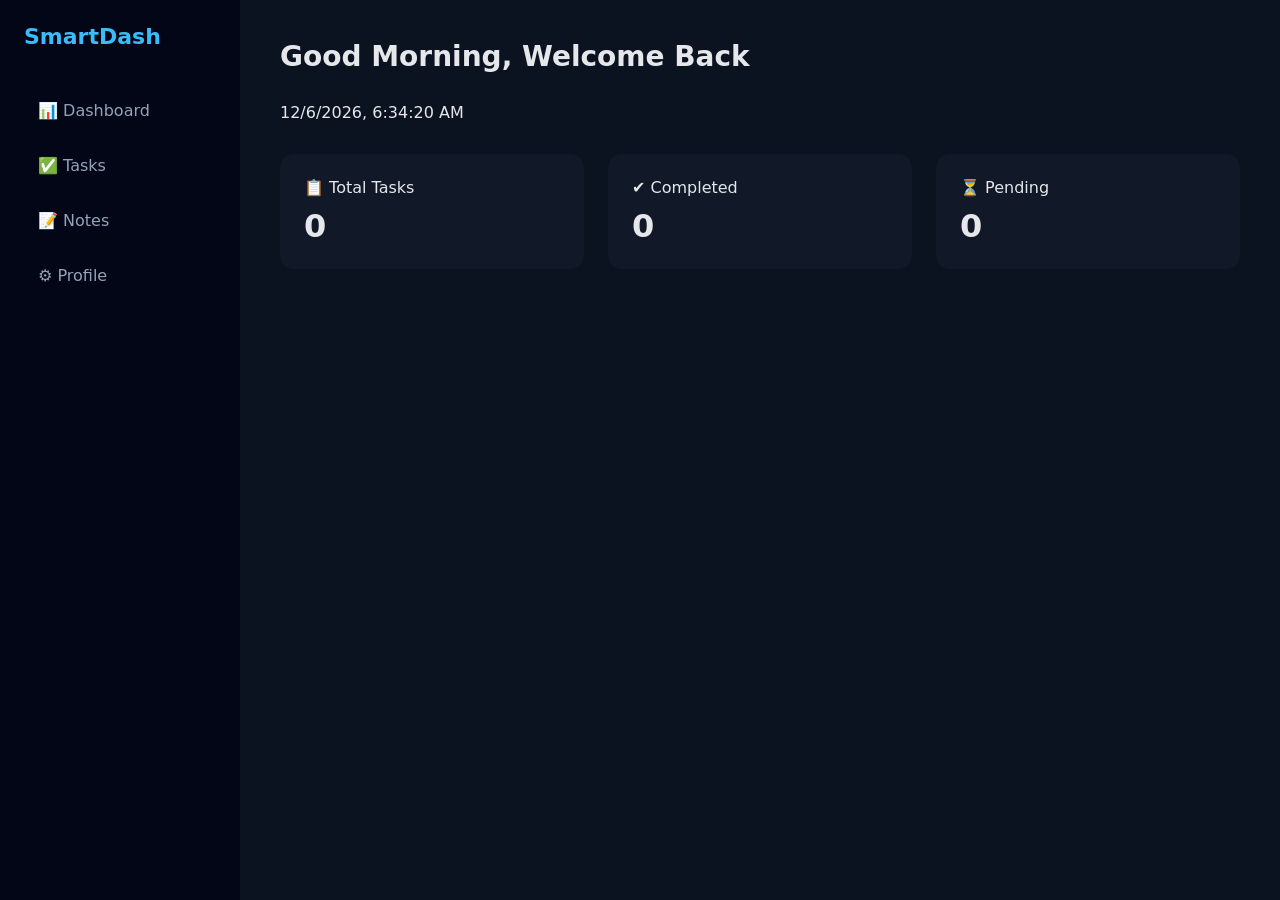
==== index.html @ f32e3cf8 "first commit" ====
<!DOCTYPE html>
<html lang="en">

<head>
    <meta charset="UTF-8" />
    <title>Smart Dashboard</title>
    <link rel="stylesheet" href="css/style.css" />
    <meta name="viewport" content="width=device-width, initial-scale=1.0">

</head>

<body>
    <div class="app">

        <!-- SIDEBAR -->
        <aside class="sidebar">
            <h2 class="logo">SmartDash</h2>
            <nav>
                <a href="index.html">📊 Dashboard</a>
                <a href="tasks.html">✅ Tasks</a>
                <a href="notes.html">📝 Notes</a>
                <a href="profile.html">⚙️ Profile</a>


            </nav>
        </aside>

        <!-- MAIN CONTENT -->
        <main class="content">
            <div class="page">

                <div>
                    <h1 class="page-title" id="greeting"></h1>
                    <p id="datetime"></p>
                </div>

                <div class="grid grid-3">
                    <div class="card stat">
                        <p>📋 Total Tasks</p>
                        <span id="total"></span>
                    </div>

                    <div class="card stat">
                        <p>✔ Completed</p>
                        <span id="completed"></span>
                    </div>

                    <div class="card stat">
                        <p>⏳ Pending</p>
                        <span id="pending"></span>
                    </div>

                </div>

            </div>
        </main>



        <!-- PAGE CONTENT GOES HERE -->

        </main>
    </div>
</body>
<script src="js/dashboard.js"></script>

</html>
---- css/style.css ----
:root {
  --bg-main: #0b1220;
  --bg-sidebar: #020617;
  --bg-card: #111827;
  --primary: #38bdf8;
  --danger: #ef4444;
  --text-main: #e5e7eb;
  --text-muted: #94a3b8;
  --radius: 14px;
}

* {
  box-sizing: border-box;
  margin: 0;
  padding: 0;
}

body {
  font-family: system-ui, sans-serif;
  background: var(--bg-main);
  color: var(--text-main);
}

.app {
  display: grid;
  grid-template-columns: 240px 1fr;
  min-height: 100vh;
}

/* SIDEBAR */
.sidebar {
  background: var(--bg-sidebar);
  padding: 24px;
}

.logo {
  color: var(--primary);
  font-size: 22px;
  font-weight: 600;
  margin-bottom: 40px;
}

.sidebar a {
  display: block;
  padding: 12px 14px;
  margin-bottom: 12px;
  border-radius: 10px;
  text-decoration: none;
  color: var(--text-muted);
}

.sidebar a:hover {
  background: var(--bg-card);
  color: var(--text-main);
}

/* MAIN CONTENT */
.content {
  padding: 40px;
}

.page-title {
  font-size: 28px;
  margin-bottom: 30px;
}

/* GRID SYSTEM */
.grid {
  display: grid;
  gap: 24px;
}

.grid-3 {
  grid-template-columns: repeat(3, 1fr);
}

.grid-2 {
  grid-template-columns: repeat(2, 1fr);
}

/* CARD */
.card {
  background: var(--bg-card);
  padding: 24px;
  border-radius: var(--radius);
}

/* DASHBOARD STATS */
.stat {
  display: flex;
  flex-direction: column;
  gap: 10px;
}

.stat span {
  font-size: 32px;
  font-weight: 600;
}

/* INPUTS */
input,
textarea {
  width: 100%;
  padding: 14px;
  border-radius: 10px;
  border: none;
  background: #020617;
  color: var(--text-main);
  margin-bottom: 14px;
}

textarea {
  resize: none;
  height: 120px;
}

/* BUTTONS */
button {
  padding: 12px 18px;
  border-radius: 10px;
  border: none;
  background: var(--primary);
  font-weight: 600;
  cursor: pointer;
}

button.danger {
  background: var(--danger);
  color: white;
}

/* TASK / NOTE ITEM */
.item {
  display: flex;
  align-items: center;
  justify-content: space-between;
  gap: 12px;
}

.item-left {
  display: flex;
  align-items: center;
  gap: 12px;
}

.done {
  text-decoration: line-through;
  color: var(--text-muted);
}

/* LIGHT MODE */
body.light {
  --bg-main: #f8fafc;
  --bg-card: #ffffff;
  --text-main: #020617;
  --text-muted: #475569;
}

/* PAGE WRAPPER */
.page {
  max-width: 1100px;
  margin: 0 auto;
  display: flex;
  flex-direction: column;
  gap: 32px;
}

/* SMOOTH TRANSITIONS */
* {
  transition: all 0.25s ease;
}

/* CARD HOVER */
.card:hover {
  transform: translateY(-6px);
  box-shadow: 0 18px 40px rgba(0, 0, 0, 0.4);
}

/* BUTTON HOVER */
button:hover {
  transform: translateY(-2px) scale(1.02);
  opacity: 0.95;
}

/* SIDEBAR LINK HOVER */
.sidebar a:hover {
  padding-left: 18px;
}

/* TASK / NOTE ITEM HOVER */
.item:hover {
  background: rgba(255, 255, 255, 0.03);
}

/* INPUT FOCUS */
input:focus,
textarea:focus {
  outline: none;
  box-shadow: 0 0 0 2px var(--primary);
}

/* PAGE LOAD FADE */
.page {
  animation: fadeIn 0.6s ease;
}

@keyframes fadeIn {
  from {
    opacity: 0;
    transform: translateY(12px);
  }
  to {
    opacity: 1;
    transform: translateY(0);
  }
}

/* =========================
   MOBILE RESPONSIVENESS
   ========================= */

@media (max-width: 768px) {

  /* Layout: Sidebar moves to top */
  .app {
    grid-template-columns: 1fr;
  }

  .sidebar {
    width: 100%;
    display: flex;
    align-items: center;
    justify-content: space-between;
  }

  .sidebar nav {
    display: flex;
    gap: 10px;
  }

  .sidebar a {
    margin-bottom: 0;
    padding: 8px 10px;
    font-size: 14px;
  }

  /* Content padding reduced */
  .content {
    padding: 20px;
  }

  /* Page wrapper full width */
  .page {
    max-width: 100%;
    gap: 24px;
  }

  /* Grids become single column */
  .grid-2,
  .grid-3 {
    grid-template-columns: 1fr;
  }

  /* Dashboard stats text */
  .stat span {
    font-size: 26px;
  }

  /* Inputs & buttons full width */
  input,
  textarea,
  button {
    width: 100%;
  }

  button {
    padding: 14px;
  }

  /* Task & note items stack nicely */
  .item {
    flex-direction: column;
    align-items: flex-start;
    gap: 10px;
  }

  .item-left {
    width: 100%;
  }
}
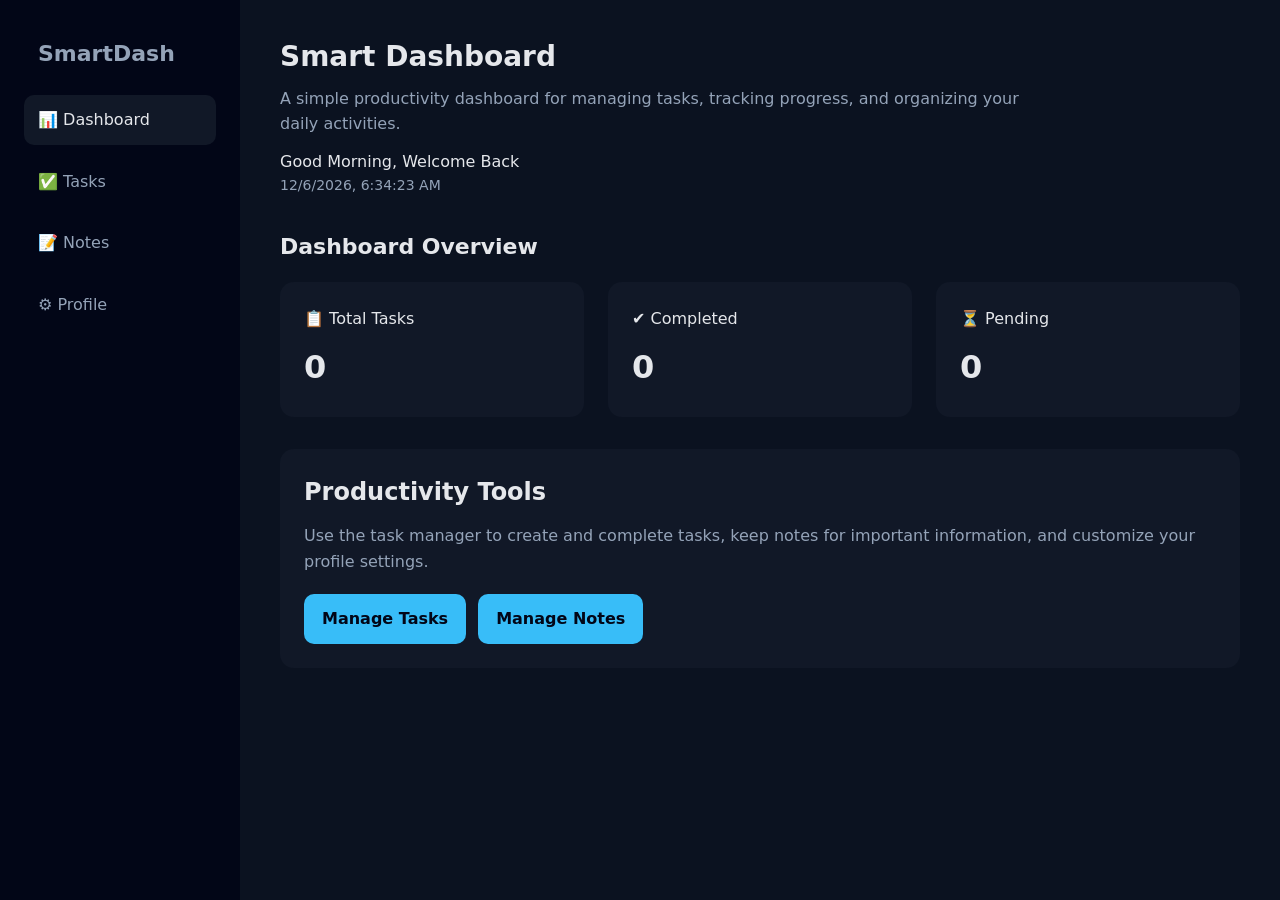
==== commit 5bd3c4d3: "Optimize website for SEO" ====
--- a/index.html
+++ b/index.html
@@ -2,11 +2,26 @@
 <html lang="en">
 
 <head>
-    <meta charset="UTF-8" />
-    <title>Smart Dashboard</title>
-    <link rel="stylesheet" href="css/style.css" />
+    <meta charset="UTF-8">
     <meta name="viewport" content="width=device-width, initial-scale=1.0">
 
+    <title>Smart Dashboard - Task &amp; Productivity Management</title>
+
+    <meta name="description"
+        content="Smart Dashboard is a simple productivity web application for managing tasks, tracking progress, and organizing daily activities.">
+
+    <meta name="robots" content="index, follow">
+
+    <link rel="canonical" href="https://smartdashboard-tc2q.onrender.com/">
+
+    <!-- Open Graph metadata for social sharing -->
+    <meta property="og:title" content="Smart Dashboard - Task &amp; Productivity Management">
+    <meta property="og:description"
+        content="Manage tasks, track progress, and organize daily activities with Smart Dashboard.">
+    <meta property="og:type" content="website">
+    <meta property="og:url" content="https://smartdashboard-tc2q.onrender.com/">
+
+    <link rel="stylesheet" href="css/style.css">
 </head>
 
 <body>
@@ -14,14 +29,13 @@
 
         <!-- SIDEBAR -->
         <aside class="sidebar">
-            <h2 class="logo">SmartDash</h2>
-            <nav>
-                <a href="index.html">📊 Dashboard</a>
+            <a class="logo" href="/" aria-label="Smart Dashboard home">SmartDash</a>
+
+            <nav aria-label="Main navigation">
+                <a href="/" aria-current="page">📊 Dashboard</a>
                 <a href="tasks.html">✅ Tasks</a>
                 <a href="notes.html">📝 Notes</a>
                 <a href="profile.html">⚙️ Profile</a>
-
-
             </nav>
         </aside>
 
@@ -29,39 +43,75 @@
         <main class="content">
             <div class="page">
 
-                <div>
-                    <h1 class="page-title" id="greeting"></h1>
-                    <p id="datetime"></p>
-                </div>
+                <header>
+                    <h1 class="page-title">Smart Dashboard</h1>
 
-                <div class="grid grid-3">
-                    <div class="card stat">
-                        <p>📋 Total Tasks</p>
-                        <span id="total"></span>
+                    <p class="intro-text">
+                        A simple productivity dashboard for managing tasks, tracking progress,
+                        and organizing your daily activities.
+                    </p>
+
+                    <p id="greeting" aria-live="polite">
+                        Welcome to Smart Dashboard
+                    </p>
+
+                    <p id="datetime" class="datetime" aria-live="polite"></p>
+                </header>
+
+                <section aria-labelledby="overview-heading">
+                    <h2 id="overview-heading" class="section-title">
+                        Dashboard Overview
+                    </h2>
+
+                    <div class="grid grid-3">
+
+                        <article class="card stat">
+                            <p>📋 Total Tasks</p>
+                            <span id="total">0</span>
+                        </article>
+
+                        <article class="card stat">
+                            <p>✔ Completed</p>
+                            <span id="completed">0</span>
+                        </article>
+
+                        <article class="card stat">
+                            <p>⏳ Pending</p>
+                            <span id="pending">0</span>
+                        </article>
+
+                    </div>
+                </section>
+
+                <section class="card" aria-labelledby="features-heading">
+
+                    <h2 id="features-heading">
+                        Productivity Tools
+                    </h2>
+
+                    <p class="section-text">
+                        Use the task manager to create and complete tasks, keep notes for
+                        important information, and customize your profile settings.
+                    </p>
+
+                    <div class="quick-links">
+                        <a class="button-link" href="tasks.html">
+                            Manage Tasks
+                        </a>
+
+                        <a class="button-link" href="notes.html">
+                            Manage Notes
+                        </a>
                     </div>
 
-                    <div class="card stat">
-                        <p>✔ Completed</p>
-                        <span id="completed"></span>
-                    </div>
-
-                    <div class="card stat">
-                        <p>⏳ Pending</p>
-                        <span id="pending"></span>
-                    </div>
-
-                </div>
+                </section>
 
             </div>
         </main>
 
+    </div>
 
-
-        <!-- PAGE CONTENT GOES HERE -->
-
-        </main>
-    </div>
+    <script src="js/dashboard.js" defer></script>
 </body>
-<script src="js/dashboard.js"></script>
 
 </html>
--- a/css/style.css
+++ b/css/style.css
@@ -15,10 +15,19 @@
   padding: 0;
 }
 
+html {
+  scroll-behavior: smooth;
+}
+
 body {
   font-family: system-ui, sans-serif;
   background: var(--bg-main);
   color: var(--text-main);
+  line-height: 1.6;
+}
+
+a {
+  color: inherit;
 }
 
 .app {
@@ -28,16 +37,19 @@
 }
 
 /* SIDEBAR */
+
 .sidebar {
   background: var(--bg-sidebar);
   padding: 24px;
 }
 
 .logo {
+  display: block;
   color: var(--primary);
   font-size: 22px;
   font-weight: 600;
   margin-bottom: 40px;
+  text-decoration: none;
 }
 
 .sidebar a {
@@ -49,22 +61,46 @@
   color: var(--text-muted);
 }
 
-.sidebar a:hover {
+.sidebar a:hover,
+.sidebar a[aria-current="page"] {
   background: var(--bg-card);
   color: var(--text-main);
 }
 
 /* MAIN CONTENT */
+
 .content {
   padding: 40px;
 }
 
 .page-title {
   font-size: 28px;
-  margin-bottom: 30px;
+  line-height: 1.2;
+  margin-bottom: 12px;
+}
+
+.section-title {
+  font-size: 22px;
+  margin-bottom: 18px;
+}
+
+.intro-text,
+.section-text,
+.datetime {
+  color: var(--text-muted);
+}
+
+.intro-text {
+  max-width: 760px;
+  margin-bottom: 12px;
+}
+
+.datetime {
+  font-size: 14px;
 }
 
 /* GRID SYSTEM */
+
 .grid {
   display: grid;
   gap: 24px;
@@ -78,14 +114,31 @@
   grid-template-columns: repeat(2, 1fr);
 }
 
+/* PAGE WRAPPER */
+
+.page {
+  max-width: 1100px;
+  margin: 0 auto;
+  display: flex;
+  flex-direction: column;
+  gap: 32px;
+}
+
 /* CARD */
+
 .card {
   background: var(--bg-card);
   padding: 24px;
   border-radius: var(--radius);
 }
 
+.card h2,
+.card h3 {
+  margin-bottom: 12px;
+}
+
 /* DASHBOARD STATS */
+
 .stat {
   display: flex;
   flex-direction: column;
@@ -97,7 +150,33 @@
   font-weight: 600;
 }
 
-/* INPUTS */
+/* QUICK LINKS */
+
+.quick-links {
+  display: flex;
+  flex-wrap: wrap;
+  gap: 12px;
+  margin-top: 20px;
+}
+
+.button-link {
+  display: inline-block;
+  padding: 12px 18px;
+  border-radius: 10px;
+  background: var(--primary);
+  color: #020617;
+  font-weight: 600;
+  text-decoration: none;
+}
+
+/* FORMS */
+
+label {
+  display: block;
+  margin-bottom: 8px;
+  font-weight: 600;
+}
+
 input,
 textarea {
   width: 100%;
@@ -107,21 +186,25 @@
   background: #020617;
   color: var(--text-main);
   margin-bottom: 14px;
+  font: inherit;
 }
 
 textarea {
-  resize: none;
-  height: 120px;
+  resize: vertical;
+  min-height: 120px;
 }
 
 /* BUTTONS */
+
 button {
   padding: 12px 18px;
   border-radius: 10px;
   border: none;
   background: var(--primary);
+  color: #020617;
   font-weight: 600;
   cursor: pointer;
+  font: inherit;
 }
 
 button.danger {
@@ -129,7 +212,14 @@
   color: white;
 }
 
+button:hover,
+.button-link:hover {
+  transform: translateY(-2px);
+  opacity: 0.95;
+}
+
 /* TASK / NOTE ITEM */
+
 .item {
   display: flex;
   align-items: center;
@@ -141,6 +231,12 @@
   display: flex;
   align-items: center;
   gap: 12px;
+  min-width: 0;
+}
+
+.item-left input {
+  width: auto;
+  margin: 0;
 }
 
 .done {
@@ -148,7 +244,23 @@
   color: var(--text-muted);
 }
 
+.empty-state {
+  color: var(--text-muted);
+  padding: 20px 0;
+}
+
+/* FOCUS STATES */
+
+a:focus-visible,
+button:focus-visible,
+input:focus-visible,
+textarea:focus-visible {
+  outline: 3px solid var(--primary);
+  outline-offset: 2px;
+}
+
 /* LIGHT MODE */
+
 body.light {
   --bg-main: #f8fafc;
   --bg-card: #ffffff;
@@ -156,43 +268,15 @@
   --text-muted: #475569;
 }
 
-/* PAGE WRAPPER */
-.page {
-  max-width: 1100px;
-  margin: 0 auto;
-  display: flex;
-  flex-direction: column;
-  gap: 32px;
-}
-
-/* SMOOTH TRANSITIONS */
-* {
-  transition: all 0.25s ease;
-}
-
 /* CARD HOVER */
+
 .card:hover {
   transform: translateY(-6px);
   box-shadow: 0 18px 40px rgba(0, 0, 0, 0.4);
 }
 
-/* BUTTON HOVER */
-button:hover {
-  transform: translateY(-2px) scale(1.02);
-  opacity: 0.95;
-}
-
-/* SIDEBAR LINK HOVER */
-.sidebar a:hover {
-  padding-left: 18px;
-}
-
-/* TASK / NOTE ITEM HOVER */
-.item:hover {
-  background: rgba(255, 255, 255, 0.03);
-}
-
 /* INPUT FOCUS */
+
 input:focus,
 textarea:focus {
   outline: none;
@@ -200,28 +284,29 @@
 }
 
 /* PAGE LOAD FADE */
+
 .page {
   animation: fadeIn 0.6s ease;
 }
 
 @keyframes fadeIn {
+
   from {
     opacity: 0;
     transform: translateY(12px);
   }
+
   to {
     opacity: 1;
     transform: translateY(0);
   }
-}
-
-/* =========================
-   MOBILE RESPONSIVENESS
-   ========================= */
+
+}
+
+/* MOBILE RESPONSIVENESS */
 
 @media (max-width: 768px) {
 
-  /* Layout: Sidebar moves to top */
   .app {
     grid-template-columns: 1fr;
   }
@@ -231,10 +316,16 @@
     display: flex;
     align-items: center;
     justify-content: space-between;
+    gap: 16px;
+  }
+
+  .logo {
+    margin-bottom: 0;
   }
 
   .sidebar nav {
     display: flex;
+    flex-wrap: wrap;
     gap: 10px;
   }
 
@@ -244,29 +335,24 @@
     font-size: 14px;
   }
 
-  /* Content padding reduced */
   .content {
     padding: 20px;
   }
 
-  /* Page wrapper full width */
   .page {
     max-width: 100%;
     gap: 24px;
   }
 
-  /* Grids become single column */
   .grid-2,
   .grid-3 {
     grid-template-columns: 1fr;
   }
 
-  /* Dashboard stats text */
   .stat span {
     font-size: 26px;
   }
 
-  /* Inputs & buttons full width */
   input,
   textarea,
   button {
@@ -277,7 +363,6 @@
     padding: 14px;
   }
 
-  /* Task & note items stack nicely */
   .item {
     flex-direction: column;
     align-items: flex-start;
@@ -287,4 +372,5 @@
   .item-left {
     width: 100%;
   }
-}
+
+}
